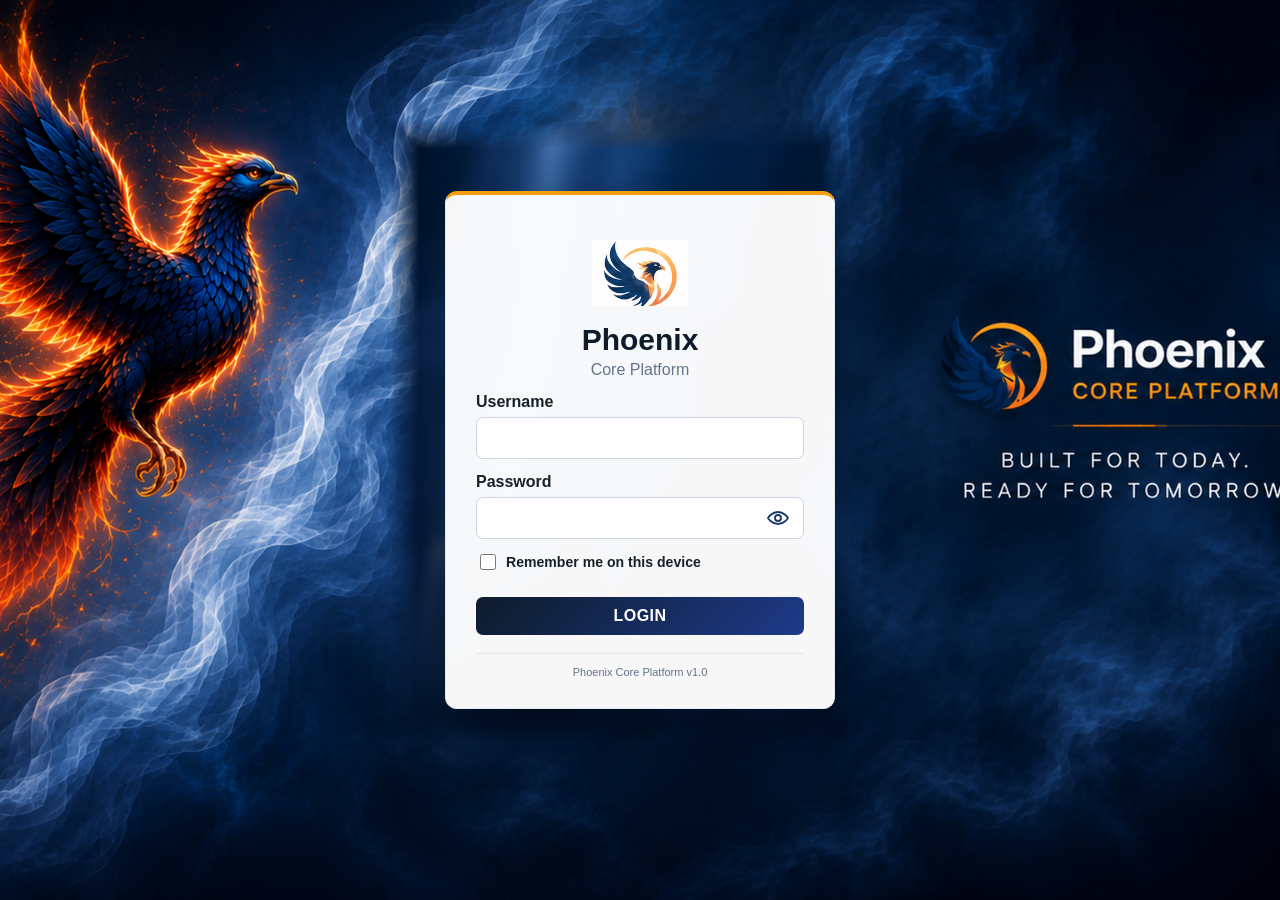
==== core/index.html @ f75724c9 "Establish clean Phoenix Core baseline" ====
<!doctype html>
<html>
<head>
<meta charset="utf-8">
<meta name="viewport" content="width=device-width,initial-scale=1">
<title>Phoenix Core</title>
<link rel="icon" href="/favicon.ico" type="image/x-icon">
<style>
*{box-sizing:border-box}
body{margin:0;font-family:Arial,sans-serif;background:#f4f6f8;color:#17212b}
button,input{font:inherit}
.login{min-height:100vh;display:flex;align-items:center;justify-content:center}
.card{background:#fff;border:1px solid #dce2e8;border-radius:12px;padding:22px;box-shadow:0 2px 10px #0001}
.login-card{width:min(420px,92vw)}
h1{margin:0 0 6px}
label{display:block;font-weight:700;margin:14px 0 6px}
input{width:100%;padding:11px;border:1px solid #c9d1d9;border-radius:7px}
button{border:0;border-radius:7px;padding:10px 14px;cursor:pointer;background:#17365d;color:#fff}
button.secondary{background:#e9edf1;color:#17212b}
.error{background:#ffe7e7;color:#8c1d1d;padding:10px;border-radius:7px;margin-top:12px;display:none}
header{background:#17365d;color:#fff;padding:18px 26px}
.userbar{background:#102b49;color:#fff;padding:8px 26px;display:flex;gap:15px}
nav{background:#fff;border-bottom:1px solid #d7dde5;padding:10px 26px;display:flex;gap:8px;flex-wrap:wrap}
main{padding:26px;max-width:1250px;margin:auto}
.grid{display:grid;grid-template-columns:repeat(auto-fit,minmax(210px,1fr));gap:16px}
.stat{font-size:30px;font-weight:700;margin-top:10px}
.small{color:#667}
table{width:100%;border-collapse:collapse}
th,td{padding:9px;border-bottom:1px solid #e1e5e9;text-align:left}
.hidden{display:none!important}
.password-wrap{position:relative}.password-wrap input{width:100%;padding-right:52px}.phoenix-login-logo{display:block;width:92px;height:92px;object-fit:contain;margin:0 auto 4px}.remember-row{display:flex;align-items:center;gap:7px;margin-top:12px;font-size:.88rem;color:#40536b}.remember-row input{width:16px;height:16px}.password-toggle{position:absolute;right:7px;top:50%;transform:translateY(-50%);border:0;background:transparent;padding:3px 6px;cursor:pointer;font-size:27px;line-height:1;z-index:2;display:flex;color:#17365d;align-items:center;justify-content:center}.password-toggle:focus{outline:2px solid #1d4ed8;border-radius:4px}.module-dropdown{min-width:220px;min-height:38px;padding:8px 10px;font-size:1rem}
/* ============================================================
   Phoenix Company Administration
   Uses existing Core visual language.
   ============================================================ */

#companyAdmin .company-admin-field {
    display:flex;
    justify-content:space-between;
    align-items:center;
    gap:24px;
    padding:12px 0;
    border-bottom:1px solid rgba(255,255,255,.08);
}

#companyAdmin .company-admin-field:last-child {
    border-bottom:none;
}

#companyAdmin .company-admin-label {
    opacity:.68;
    font-size:13px;
}

#companyAdmin .company-admin-stat-grid {
    display:grid;
    grid-template-columns:repeat(2,minmax(0,1fr));
    gap:16px;
}

#companyAdmin .company-admin-stat {
    padding:20px;
    border-radius:12px;
    background:rgba(255,255,255,.035);
    text-align:center;
}

#companyAdmin .company-admin-stat-number {
    display:block;
    font-size:30px;
    font-weight:700;
}

#companyAdmin .company-admin-stat-label {
    display:block;
    margin-top:5px;
    opacity:.68;
    font-size:13px;
}

.core-nav-button[data-icon="company-admin"] .px-nav-icon {
    mask-image:url("data:image/svg+xml,%3Csvg xmlns='http://www.w3.org/2000/svg' viewBox='0 0 24 24' fill='none' stroke='black' stroke-width='1.8'%3E%3Cpath d='M4 20V5a2 2 0 0 1 2-2h12a2 2 0 0 1 2 2v15M8 7h2M14 7h2M8 11h2M14 11h2M8 15h2M14 15h2M3 20h18'/%3E%3C/svg%3E");
}


</style>
<style>
.business-module-sidebar{display:none;position:fixed;left:0;top:152px;width:212px;padding:14px;border-right:1px solid rgba(127,127,127,.25);min-height:calc(100vh - 152px);z-index:5;box-sizing:border-box;background:#f4f6f8;padding-top:18px}
.sidebar-title,.nav-group-label{font-size:.72rem;letter-spacing:.08em;font-weight:600;opacity:.7}
.business-module-list{display:flex;flex-direction:column;gap:6px;margin-top:10px}
.business-module-list button{width:100%;text-align:left;padding:9px 10px;border:0;background:transparent;border-radius:6px;cursor:pointer}
.business-module-list button:hover{background:rgba(127,127,127,.10)}
@media(max-width:800px){.business-module-sidebar{position:static;width:auto;border-right:0;border-bottom:1px solid rgba(127,127,127,.25);min-height:auto}.business-module-list{flex-direction:row;flex-wrap:wrap}}
.active-nav{background:#2f6fad!important;color:#fff!important;box-shadow:inset 0 -3px 0 rgba(255,255,255,.55)}.business-module-list button.active-nav{background:#2f6fad;color:#fff}</style>
<style id="phoenix-unified-theme">
:root{
  --px-navy:#17365d;
  --px-navy-dark:#102b49;
  --px-blue:#2f6fad;
  --px-blue-soft:#eaf2fb;
  --px-gold:#f2a33a;
  --px-bg:#f4f6f8;
  --px-card:#ffffff;
  --px-border:#d9e1e9;
  --px-text:#17212b;
  --px-muted:#66788a;
  --px-shadow:0 5px 18px rgba(16,43,73,.10);
  --px-radius:10px;
}
body{background:var(--px-bg);color:var(--px-text)}
#app{min-height:100vh}
.phoenix-header{
  background:linear-gradient(135deg,var(--px-navy),#214f7f)!important;
  padding:12px 24px!important;
  border-bottom:3px solid var(--px-gold);
}
.phoenix-brand{display:flex;align-items:center;gap:12px}
.phoenix-brand h1{font-size:25px;margin:0 0 2px}
.app-logo{width:48px;height:48px;object-fit:contain;border-radius:10px;background:#fff;padding:3px}
.userbar{
  background:var(--px-navy-dark)!important;
  min-height:40px;align-items:center;
  border-bottom:1px solid rgba(255,255,255,.08);
}
.userbar button{
  background:#214a77!important;
  border:1px solid rgba(255,255,255,.18)!important;
  border-radius:7px!important;
}
nav{
  background:#fff!important;
  padding:8px 18px!important;
  gap:7px!important;
  align-items:center;
  box-shadow:0 2px 6px rgba(16,43,73,.06);
  position:relative;
  z-index:20!important;
}
nav .nav-group-label{
  color:var(--px-muted);
  margin-right:2px;
}
nav button{
  background:var(--px-navy)!important;
  border:1px solid var(--px-navy)!important;
  border-radius:7px!important;
  padding:8px 12px!important;
  font-size:.88rem;
  transition:.15s ease;
}
nav button:hover{background:var(--px-blue)!important;border-color:var(--px-blue)!important}
nav button.active-nav{
  background:var(--px-blue)!important;
  border-color:var(--px-blue)!important;
  box-shadow:inset 0 -3px 0 var(--px-gold),0 2px 5px rgba(47,111,173,.18)!important;
}
.app-content-row{
  display:grid;
  grid-template-columns:212px minmax(0,1fr);
  min-height:calc(100vh - 152px);
}
.business-module-sidebar{
  position:relative!important;
  top:auto!important;
  left:auto!important;
  width:auto!important;
  min-height:calc(100vh - 152px)!important;
  padding:20px 14px!important;
  background:#eef2f6!important;
  border-right:1px solid var(--px-border)!important;
  z-index:1!important;
  box-shadow:2px 0 8px rgba(16,43,73,.04);
}
.sidebar-title{
  color:var(--px-navy);
  opacity:1!important;
  font-size:.72rem!important;
  letter-spacing:.09em!important;
  margin:0 4px 12px;
}
.business-module-list{gap:7px!important;margin-top:0!important}
.business-module-list button{
  color:var(--px-navy)!important;
  padding:10px 11px!important;
  border:1px solid transparent!important;
  border-radius:8px!important;
  background:transparent!important;
}
.business-module-list button:hover{
  background:#fff!important;
  border-color:var(--px-border)!important;
}
.business-module-list button.active-nav{
  color:#fff!important;
  background:var(--px-blue)!important;
  border-color:var(--px-blue)!important;
  box-shadow:inset 0 -3px 0 var(--px-gold)!important;
}
.app-content-row main{
  margin:0!important;
  max-width:none!important;
  width:auto;
  padding:24px 26px 40px!important;
}
.card{
  background:var(--px-card)!important;
  border:1px solid var(--px-border)!important;
  border-radius:var(--px-radius)!important;
  box-shadow:var(--px-shadow)!important;
}
.card h2{color:var(--px-navy);margin-top:0}
.card h3{color:var(--px-navy)}
button{
  background:var(--px-navy);
  border-radius:7px;
  transition:.15s ease;
}
button:hover{background:var(--px-blue)}
button.secondary{background:#e9eef3!important;color:var(--px-navy)!important;border:1px solid var(--px-border)!important}
input,select,textarea{
  border:1px solid #c8d3de!important;
  border-radius:7px!important;
  background:#fff;
}
input:focus,select:focus,textarea:focus{
  outline:2px solid rgba(47,111,173,.18);
  border-color:var(--px-blue)!important;
}
table{background:#fff;border:1px solid var(--px-border);border-radius:8px;overflow:hidden}
th{background:#eef3f8;color:var(--px-navy);font-weight:700}
th,td{border-bottom:1px solid #e4e9ee}
.small{color:var(--px-muted)}
.stat{color:var(--px-navy)}
.error{border-left:4px solid #c53d3d}
.login{
  background:
    radial-gradient(circle at 15% 20%,rgba(242,163,58,.12),transparent 28%),
    radial-gradient(circle at 85% 75%,rgba(47,111,173,.12),transparent 30%),
    var(--px-bg);
}
.login-card{
  width:min(430px,92vw)!important;
  padding:28px!important;
  border-top:4px solid var(--px-gold)!important;
}
.phoenix-login-logo{width:105px!important;height:105px!important;margin-bottom:7px!important}
.login-card h1{text-align:center;color:var(--px-navy);font-size:30px}
.login-card>p{text-align:center}
.login-card label{color:var(--px-navy)}
.password-toggle{font-size:29px!important;color:var(--px-navy)!important}
.remember-row{color:#40536b}
.login-card form>button:last-of-type{
  background:linear-gradient(135deg,var(--px-navy),var(--px-blue))!important;
  font-weight:700;
  letter-spacing:.03em;
}
@media(max-width:800px){
  .app-content-row{display:block;min-height:auto}
  .business-module-sidebar{min-height:auto!important;border-right:0!important;border-bottom:1px solid var(--px-border)!important}
  .app-content-row main{padding:18px!important}
  nav{padding:8px 12px!important}
  .phoenix-header{padding:10px 16px!important}
}
</style>

<style id="phoenix-v1-final-ui">
:root{--px-navy:#0d1b2a;--px-navy2:#173a68;--px-blue:#1e3a8a;--px-blue2:#2f6fad;--px-gold:#f59e0b;--px-green:#10b981;--px-purple:#8b5cf6;--px-cyan:#06b6d4;--px-bg:#f1f5f9;--px-card:#fff;--px-border:#e2e8f0;--px-text:#142033;--px-muted:#64748b;--px-shadow:0 6px 22px rgba(13,27,42,.09)}
body{background:var(--px-bg);color:var(--px-text)}
.phoenix-header{height:72px!important;box-sizing:border-box;padding:10px 24px!important;background:linear-gradient(120deg,#0d1b2a,#173a68)!important;border-bottom:3px solid var(--px-gold)}
.phoenix-brand{display:flex;align-items:center;gap:12px}.app-logo{width:48px!important;height:48px!important;padding:2px!important;background:#fff;border-radius:10px}.phoenix-brand h1{font-size:24px!important}
.userbar{height:44px;box-sizing:border-box;padding:7px 24px!important;background:#102b49!important;color:#fff!important}.userbar button{background:#173a68!important;border:1px solid rgba(255,255,255,.16)!important}
.app-content-row{display:grid!important;grid-template-columns:236px minmax(0,1fr)!important;min-height:calc(100vh - 116px)!important}
.phoenix-sidebar{background:#fff;border-right:1px solid var(--px-border);box-shadow:2px 0 10px rgba(13,27,42,.05);padding:16px 12px;overflow:auto;min-height:calc(100vh - 116px)}
.sidebar-section-label{font-size:10px;font-weight:800;letter-spacing:.12em;color:var(--px-muted);padding:7px 10px 9px}
.core-nav-slot nav{display:flex!important;flex-direction:column!important;gap:4px!important;padding:0!important;border:0!important;background:transparent!important;box-shadow:none!important}
.core-nav-button{width:100%;display:flex!important;align-items:center;gap:11px;text-align:left!important;padding:10px 11px!important;background:transparent!important;color:#173a68!important;border:1px solid transparent!important;border-radius:8px!important;font-size:13px!important}
.core-nav-button:hover{background:#eef4fb!important;border-color:#dbe7f4!important}
.core-nav-button.active-nav{background:var(--px-blue)!important;color:#fff!important;border-color:var(--px-blue)!important;box-shadow:inset 4px 0 0 var(--px-gold),0 2px 7px rgba(30,58,138,.18)!important}
.px-nav-icon{width:20px;height:20px;display:inline-block;flex:0 0 20px;background:currentColor;mask-size:contain;mask-repeat:no-repeat;mask-position:center;-webkit-mask-size:contain;-webkit-mask-repeat:no-repeat;-webkit-mask-position:center}
.px-nav-icon{mask-image:url("data:image/svg+xml,%3Csvg xmlns='http://www.w3.org/2000/svg' viewBox='0 0 24 24' fill='none' stroke='black' stroke-width='1.8'%3E%3Crect x='4' y='4' width='6' height='6'/%3E%3Crect x='14' y='4' width='6' height='6'/%3E%3Crect x='4' y='14' width='6' height='6'/%3E%3Crect x='14' y='14' width='6' height='6'/%3E%3C/svg%3E")}
.core-nav-button[data-icon="users"] .px-nav-icon{mask-image:url("data:image/svg+xml,%3Csvg xmlns='http://www.w3.org/2000/svg' viewBox='0 0 24 24' fill='none' stroke='black' stroke-width='1.8'%3E%3Cpath d='M16 21v-2a4 4 0 0 0-4-4H6a4 4 0 0 0-4 4v2M9 11a4 4 0 1 0 0-8 4 4 0 0 0 0 8Zm13 10v-2a4 4 0 0 0-3-3.87M16 3.13a4 4 0 0 1 0 7.75'/%3E%3C/svg%3E")}
.core-nav-button[data-icon="organisation"] .px-nav-icon,.core-nav-button[data-icon="architecture"] .px-nav-icon{mask-image:url("data:image/svg+xml,%3Csvg xmlns='http://www.w3.org/2000/svg' viewBox='0 0 24 24' fill='none' stroke='black' stroke-width='1.8'%3E%3Ccircle cx='12' cy='5' r='3'/%3E%3Ccircle cx='5' cy='19' r='3'/%3E%3Ccircle cx='19' cy='19' r='3'/%3E%3Cpath d='M12 8v5M8 16l2-2h4l2 2'/%3E%3C/svg%3E")}
.core-nav-button[data-icon="modules"] .px-nav-icon{mask-image:url("data:image/svg+xml,%3Csvg xmlns='http://www.w3.org/2000/svg' viewBox='0 0 24 24' fill='none' stroke='black' stroke-width='1.8'%3E%3Cpath d='m12 2 9 5-9 5-9-5 9-5Zm-9 9 9 5 9-5M3 16l9 6 9-6'/%3E%3C/svg%3E")}
.core-nav-button[data-icon="licensing"] .px-nav-icon{mask-image:url("data:image/svg+xml,%3Csvg xmlns='http://www.w3.org/2000/svg' viewBox='0 0 24 24' fill='none' stroke='black' stroke-width='1.8'%3E%3Crect x='5' y='3' width='14' height='18' rx='2'/%3E%3Cpath d='M9 7h6M9 11h6M9 15h3'/%3E%3C/svg%3E")}
.core-nav-button[data-icon="programmes"] .px-nav-icon{mask-image:url("data:image/svg+xml,%3Csvg xmlns='http://www.w3.org/2000/svg' viewBox='0 0 24 24' fill='none' stroke='black' stroke-width='1.8'%3E%3Crect x='4' y='4' width='16' height='16' rx='2'/%3E%3Cpath d='M8 8h8M8 12h8M8 16h5'/%3E%3C/svg%3E")}
.core-nav-button[data-icon="audit"] .px-nav-icon{mask-image:url("data:image/svg+xml,%3Csvg xmlns='http://www.w3.org/2000/svg' viewBox='0 0 24 24' fill='none' stroke='black' stroke-width='1.8'%3E%3Cpath d='M4 19V5M4 19h16M8 16v-5m4 5V7m4 9v-9'/%3E%3C/svg%3E")}
.core-nav-button[data-icon="workflow"] .px-nav-icon{mask-image:url("data:image/svg+xml,%3Csvg xmlns='http://www.w3.org/2000/svg' viewBox='0 0 24 24' fill='none' stroke='black' stroke-width='1.8'%3E%3Cpath d='M6 4v16M6 7h7a3 3 0 1 1 0 6H6M13 13h5'/%3E%3Cpath d='m16 10 3 3-3 3'/%3E%3C/svg%3E")}
.core-nav-button[data-icon="reporting"] .px-nav-icon{mask-image:url("data:image/svg+xml,%3Csvg xmlns='http://www.w3.org/2000/svg' viewBox='0 0 24 24' fill='none' stroke='black' stroke-width='1.8'%3E%3Cpath d='M4 19V5M4 19h16M8 16v-4m4 4V8m4 8v-7'/%3E%3C/svg%3E")}
.core-nav-button[data-icon="integrations"] .px-nav-icon{mask-image:url("data:image/svg+xml,%3Csvg xmlns='http://www.w3.org/2000/svg' viewBox='0 0 24 24' fill='none' stroke='black' stroke-width='1.8'%3E%3Cpath d='M8 12h8M7 5h4v4H7zM13 15h4v4h-4zM11 7h2a4 4 0 0 1 4 4v4'/%3E%3C/svg%3E")}
.core-nav-button[data-icon="administration"] .px-nav-icon{mask-image:url("data:image/svg+xml,%3Csvg xmlns='http://www.w3.org/2000/svg' viewBox='0 0 24 24' fill='none' stroke='black' stroke-width='1.8'%3E%3Ccircle cx='12' cy='12' r='3.5'/%3E%3Cpath d='M19 12a7 7 0 0 0-.1-1.1l1.5-1.2-2-3.4-1.8.7a7 7 0 0 0-1.9-1.1L14.5 4h-5l-.3 1.9a7 7 0 0 0-1.9 1.1l-1.8-.7-2 3.4L5 10.9A7 7 0 0 0 5 13l-1.5 1.1 2 3.4 1.8-.7a7 7 0 0 0 1.9 1.1l.3 1.9h5l.3-1.9a7 7 0 0 0 1.9-1.1l1.8.7 2-3.4-1.5-1.1c.1-.4.1-.8.1-1.1Z'/%3E%3C/svg%3E")}
.core-nav-button[data-icon="notifications"] .px-nav-icon{mask-image:url("data:image/svg+xml,%3Csvg xmlns='http://www.w3.org/2000/svg' viewBox='0 0 24 24' fill='none' stroke='black' stroke-width='1.8'%3E%3Cpath d='M18 8a6 6 0 0 0-12 0c0 7-3 7-3 9h18c0-2-3-2-3-9M10 21h4'/%3E%3C/svg%3E")}
.core-nav-button[data-icon="security"] .px-nav-icon{mask-image:url("data:image/svg+xml,%3Csvg xmlns='http://www.w3.org/2000/svg' viewBox='0 0 24 24' fill='none' stroke='black' stroke-width='1.8'%3E%3Cpath d='M12 3 20 6v5c0 5-3.5 8-8 10-4.5-2-8-5-8-10V6l8-3Z'/%3E%3Cpath d='M9 12l2 2 4-4'/%3E%3C/svg%3E")}
.sidebar-divider{height:1px;background:var(--px-border);margin:13px 4px}
.business-module-sidebar{display:block!important;position:static!important;width:auto!important;min-height:0!important;padding:0!important;border:0!important;background:transparent!important;box-shadow:none!important}
.business-module-list{display:flex;flex-direction:column;gap:5px;margin:0!important}
.business-module-list button{width:100%;display:flex;align-items:center;gap:11px;padding:10px 11px!important;border:1px solid transparent!important;border-radius:8px!important;color:#173a68!important;background:transparent!important;text-align:left}
.business-module-list button:before{content:"";width:20px;height:20px;flex:0 0 20px;background:currentColor;mask-size:contain;mask-repeat:no-repeat;mask-position:center;-webkit-mask-size:contain;-webkit-mask-repeat:no-repeat;-webkit-mask-position:center;mask-image:url("data:image/svg+xml,%3Csvg xmlns='http://www.w3.org/2000/svg' viewBox='0 0 24 24' fill='none' stroke='black' stroke-width='1.8' stroke-linecap='round'%3E%3Cpath d='M4 20v-8h16v8M6 12V7h12v5M8 7V4h8v3M2 20h20'/%3E%3C/svg%3E")}
.business-module-list button[data-module-code="crm"]:before{background:var(--px-purple)}.business-module-list button[data-module-code="projects"]:before{background:var(--px-blue2)}.business-module-list button[data-module-code="sales"]:before{background:var(--px-green)}.business-module-list button[data-module-code="production"]:before{background:var(--px-gold)}.business-module-list button[data-module-code="inventory"]:before{background:var(--px-cyan)}.business-module-list button[data-module-code="procurement"]:before{background:var(--px-purple)}.business-module-list button[data-module-code="accounts"]:before{background:var(--px-green)}
.business-module-list button.active-nav{background:#eef4fb!important;color:#173a68!important;border-color:#dbe7f4!important;box-shadow:inset 4px 0 0 var(--px-gold)!important}
.app-content-row main{margin:0!important;max-width:none!important;width:auto!important;padding:26px 30px 44px!important}
.card{background:#fff!important;border:1px solid var(--px-border)!important;border-radius:12px!important;box-shadow:var(--px-shadow)!important}
.card h2,.card h3{color:var(--px-navy)}button{transition:.16s ease}button:hover{transform:translateY(-1px)}input,select,textarea{border:1px solid #cbd5e1!important;border-radius:7px!important}table th{background:#eef4fb;color:#173a68}.stat{color:var(--px-blue)}
/* Approved login visual */
.login{min-height:100vh;display:grid!important;grid-template-columns:minmax(360px,1fr) minmax(430px,520px);background:#f7fafc!important;overflow:hidden}
.login-visual{position:relative;min-height:100vh;background:#f1f5f9;overflow:hidden}.login-visual-art{position:absolute;inset:0;background:url("[data-uri]") left center/cover no-repeat}
.login-slogan{position:absolute;left:46px;bottom:92px;color:#173a68;font-size:20px;font-weight:800;letter-spacing:.18em;line-height:1.7}.login-slogan span{font-weight:700}.login-slogan i{display:block;width:70px;height:3px;background:var(--px-gold);margin-top:10px}
.login-panel{display:flex;align-items:center;justify-content:center;padding:38px;background:linear-gradient(135deg,#eef4fa,#fff)}
.login-card{width:min(430px,90vw)!important;padding:34px!important;border-top:4px solid var(--px-gold)!important}.phoenix-login-logo{width:112px!important;height:112px!important;margin:0 auto 5px!important}.login-card h1{text-align:center;color:var(--px-navy);font-size:31px!important}.login-card>p{text-align:center}.password-toggle{font-size:30px!important;color:#173a68!important}.remember-row{color:#40536b}.login-version{text-align:center;border-top:1px solid var(--px-border);margin-top:22px;padding-top:14px;color:var(--px-muted);font-size:11px}
@media(max-width:900px){.login{grid-template-columns:1fr}.login-visual{display:none}.app-content-row{grid-template-columns:220px minmax(0,1fr)!important}}
@media(max-width:700px){.app-content-row{display:block!important}.phoenix-sidebar{min-height:auto!important}}
</style>

<style id="phoenix-login-final-fix">
.login{
  min-height:100vh!important;
  width:100%!important;
  display:block!important;
  position:relative!important;
  overflow:hidden!important;
  background:#f1f5f9!important;
}
.login-background{
  position:absolute!important;
  inset:0!important;
  background:
    url("[data-uri]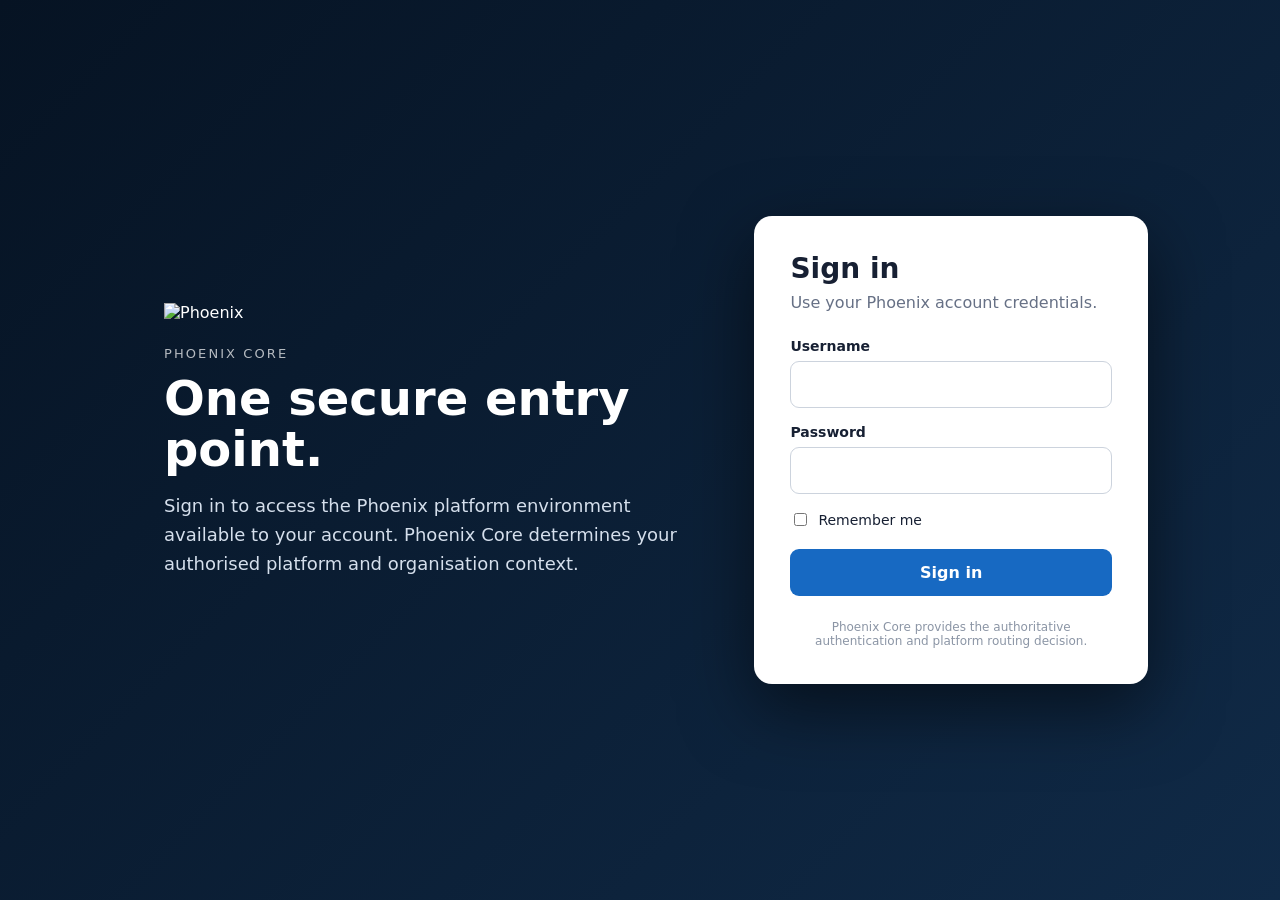
